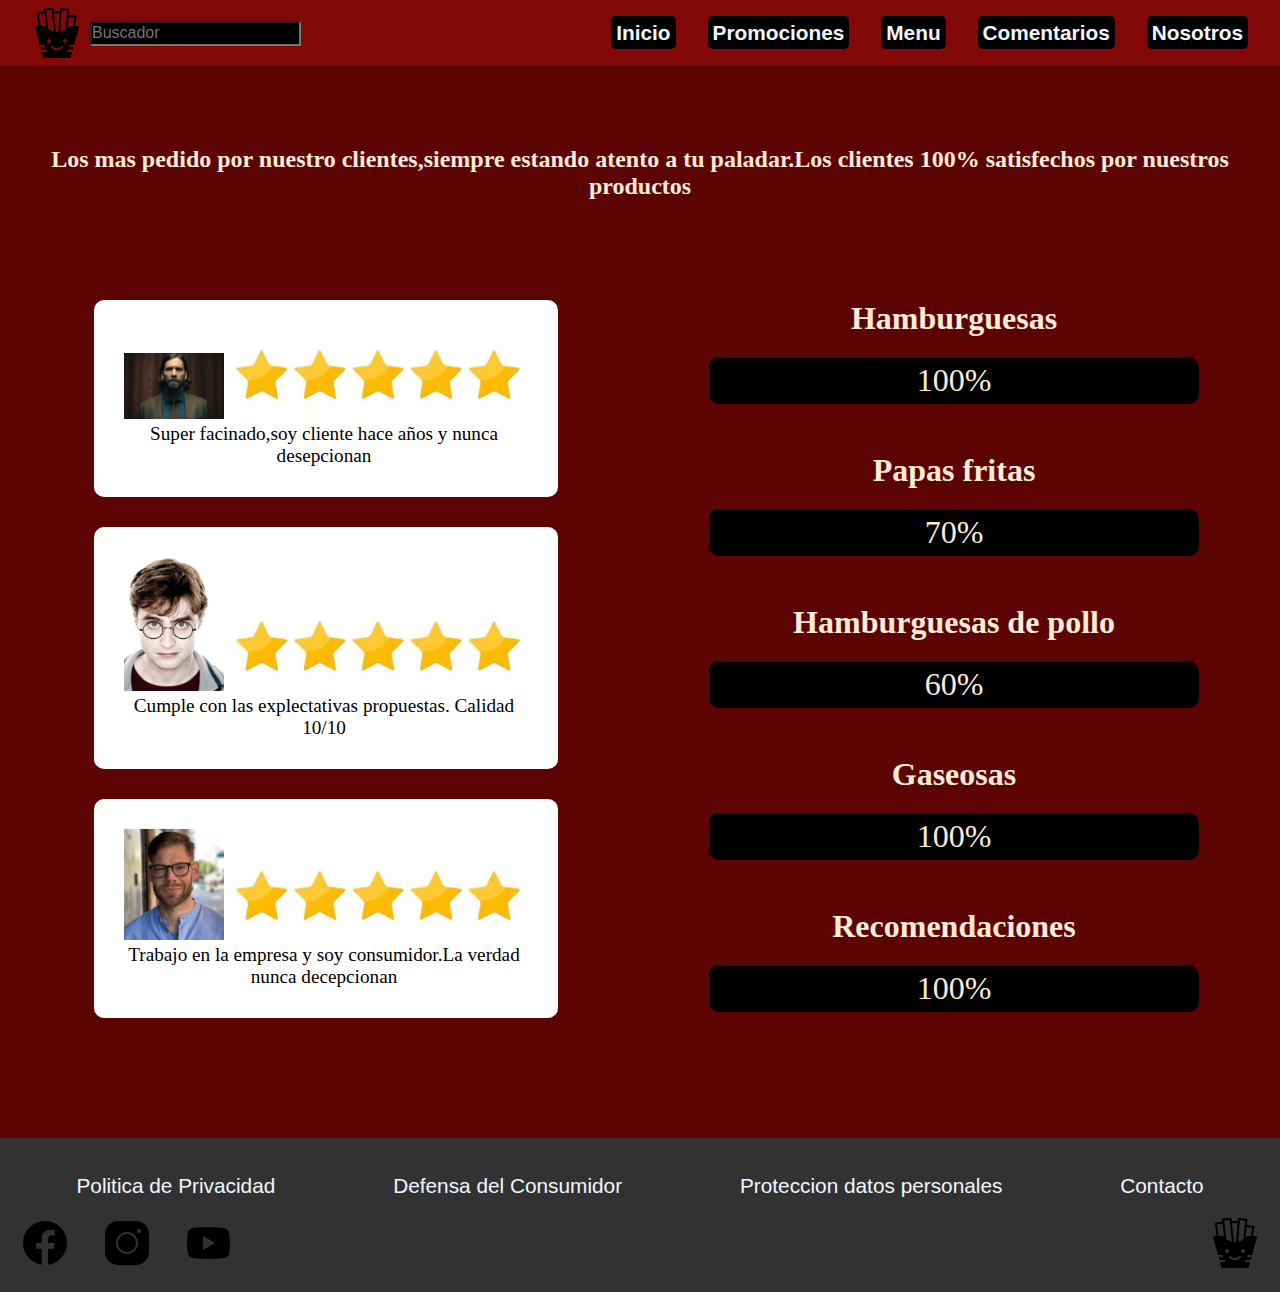
==== pages/comentarios.html @ 5a71146a "primer commit proyecto" ====
<!DOCTYPE html>
<html lang="en">
<head>
    <meta charset="UTF-8">
    <meta name="viewport" content="width=device-width, initial-scale=1.0">
    <title>Document</title>
    

    <link rel="stylesheet" href="/css/styles.css">
    <link href="https://fonts.googleapis.com/css2?family=Material+Symbols+Outlined" rel="stylesheet" />
</head>
<body>
    <header class="menu">
        <div class="menu__logo-container">
            <img src="/assets/icons8-kawaii-french-fries-50.png" alt="logo">
            <input type="text" placeholder="Buscador">
            
        </div>
        <input id="menu" class="menu__desplegable" type="checkbox">
        <label for="menu" class="material-symbols-outlined">Menu</label>
        <nav class="menu__nav-container">
            <ul class="menu__nav">
                <li><a href="../index.html">Inicio</a></li>
                <li><a href="./promociones.html">Promociones</a></li>
                <li><a href="./menu.html">Menu</a></li>
                <li><a href="#">Comentarios</a></li>
                <li><a href="./nosotros.html">Nosotros</a></li>
            </ul>    
        </nav>
    </header>

    <main class="seccion">
        <h2>Los mas pedido por nuestro clientes,siempre estando atento a tu paladar.Los clientes 100% satisfechos por nuestros productos</h2>
        <div class="seccion-container">
                <section class="seccion__valoracion">
                    <article class="seccion__valoracion__comentarios">
                        <div class="seccion__valoracion__comentarios__calificacion">
                            <img class="seccion__valoracion__comentarios__calificacion__perfil" src="/assets/alan.jpeg" alt="alan">
                            <img class="seccion__valoracion__comentarios__calificacion__estrellas" src="/assets/five-5-star-estrellas.jpg" alt="estrellas">
                        </div>
                        <div class="seccion__valoracion__comentarios__parrafo">
                            <p>Super facinado,soy cliente hace años y nunca desepcionan</p>
                        </div>
                    </article>
                    <article class="seccion__valoracion__comentarios">
                        <div class="seccion__valoracion__comentarios__calificacion">
                            <img class="seccion__valoracion__comentarios__calificacion__perfil" src="/assets/Harry_Potter.webp" alt="harry">
                            <img class="seccion__valoracion__comentarios__calificacion__estrellas" src="/assets/five-5-star-estrellas.jpg" alt="estrellas">
                        </div>
                        <div class="seccion__valoracion__comentarios__parrafo">
                            <p>Cumple con las explectativas propuestas. Calidad 10/10</p>
                        </div>
                    </article>
                    <article class="seccion__valoracion__comentarios">
                        <div class="seccion__valoracion__comentarios__calificacion">
                            <img class="seccion__valoracion__comentarios__calificacion__perfil" src="/assets/persona.jfif" alt="persona">
                            <img class="seccion__valoracion__comentarios__calificacion__estrellas" src="/assets/five-5-star-estrellas.jpg" alt="estrellas">
                        </div>
                        <div class="seccion__valoracion__comentarios__parrafo">
                            <p>Trabajo en la empresa y soy consumidor.La verdad nunca decepcionan</p>
                        </div>
                    </article>
                </section>
                <section class="seccion__porcentajes">
                    <div class="seccion__porcentajes__item">
                        <h4>Hamburguesas</h4>
                        <div>100%</div>
                    </div>
                    <div class="seccion__porcentajes__item">
                        <h4>Papas fritas</h4>
                        <div>70%</div>
                    </div>
                    <div class="seccion__porcentajes__item">
                        <h4>Hamburguesas de pollo</h4>
                        <div>60%</div>
                    </div>
                    <div class="seccion__porcentajes__item">
                        <h4>Gaseosas</h4>
                        <div>100%</div>
                    </div>
                    <div class="seccion__porcentajes__item">
                        <h4>Recomendaciones</h4>
                        <div>100%</div>
                    </div>
                </section>
        </div>
    </main>

    <footer class="footer">
        <div class="footer__politicas">
            <p>Politica de Privacidad</p>
            <p>Defensa del Consumidor</p>
            <p>Proteccion datos personales</p>
            <p>Contacto</p>
        </div>
        <div class="footer__redes">
            <div class="footer__redes-container">
                <div class="footer__redes__container"><img src="/assets/icons8-facebook-nuevo-50.png" alt="facebook"></div>
                <div class="footer__redes__container"><img src="/assets/icons8-instagram-50.png" alt="ig"></div>
                <div class="footer__redes__container"><img src="/assets/icons8-youtube-50.png" alt="youtube"></div>
            </div>
            <div class="footer__logo">
                <div class="footer__logo__container">
                    <img src="/assets/icons8-kawaii-french-fries-50.png" alt="logo">
                </div>  
            </div>
        </div>
    </footer>
</body>
</html>
---- css/styles.css ----
*{
    margin: 0;
    padding: 0;
    box-sizing: border-box;
}
body{
 
}
/*header---------------hader*/
.menu{
    display: flex;
    justify-content: space-between;
    background-color: rgb(131, 8, 8);
    align-items: center;
    padding: 0.5rem 2rem ;
    font-family: 'Franklin Gothic Medium', 'Arial Narrow', Arial, sans-serif;
    
    gap:10px;
    
}

/*menu que contiene al buscador y al logo*/
.menu .menu__logo-container{
    
    display: flex;
    align-items: center;
    gap: 0.5rem;
    flex-wrap: wrap;
    justify-content: center;
}

.menu .menu__logo-container img{
    
}

.menu .menu__logo-container input{
    
    min-height: 25px;
    font-size: 1rem;
    background-color: black;
    color: aliceblue;
    font-size: inherit;
}



/*  menu: apartado que contiene al navegador*/
.menu .menu__nav-container{

}

.menu .menu__nav-container ul{
    display: flex;
    list-style: none;
    gap: 2rem;
    font-size: 1.3rem;
    font-weight: 600;
    color: aliceblue;
    flex-wrap: wrap;
    justify-content: center;
    
    
    
}

.menu .menu__nav-container ul li{
    font-size: inherit;
}

.menu .menu__nav-container ul li a{
    color:inherit;
    text-decoration: none;
    font-size: inherit;
    background-color: black;
    padding: 5px;
    border-radius: 5px;
}

.menu .menu__desplegable{
    display: none;
}
.menu>label{
    display: none;
    font-size: 2.2rem;
}




/*main titulo y fondo de la pagina */
.main{
    
    background-image: url(/assets/Comer-hamburguesa-puede-ser-saludable.webp);
    background-size: cover;
    font-family: 'Franklin Gothic Medium', 'Arial Narrow', Arial, sans-serif;
}

.main .main__presentacion{
    min-height: 90vh;
    background: linear-gradient(to left,transparent,black);
    color: aliceblue;
    display: flex;
    flex-direction: column;
    justify-content: center;
    gap: 1rem;
    padding-left: 30px;
}

.main .main__presentacion h1{
    font-size: 3.2rem;
}

.main .main__presentacion p{
    font-size: 1.5rem;
    max-width: 650px;
    width: 90%;
}


/*main promociones seccion de productos recomendados------*/
.producto-container{
    background-color: rgb(85, 0, 0);
    padding-top: 3rem;
    padding-bottom:3rem ;
    display: flex;
    flex-direction: column;
    gap: 1rem;
}

.producto-container h2{
    margin-bottom: 50px;
    color: aliceblue;
    font-size: 2rem;
    margin-left: 2rem;
    
}

.producto-container .producto{
    display: flex;
    justify-content: center;
    align-items: center;
    flex-wrap: wrap;
    gap: 2rem;
    
}

.producto-container .producto .producto__item{ 
    
    max-width: 700px;
    flex-grow: 1;
    min-width: 300px;
    flex-basis: 0;
    
}

.producto-container .producto .producto__item .producto__item__descripcion{
    background-color: rgba(2, 2, 2, 0.71);
    display: flex;
    flex-direction: column;
    gap: 30px;
    color: aliceblue;
    padding: 20px;
    border-radius: 10px;
    margin-bottom: 10px;
    margin: 10px;
}

.producto-container .producto .producto__item .producto__item__descripcion h3{
    font-size: 2rem;
    overflow-wrap:break-word;
}

.producto-container .producto .producto__item .producto__item__descripcion p{
    font-size: 1.3rem;
}

.producto-container .producto .producto__item .producto__item__descripcion a{
    font-size: 1.5rem;
    text-decoration: none;
    color: aliceblue;
    background-color: black;
    width: fit-content;
    padding: 10px;
    margin: auto;
}


.producto-container .producto .producto__imagen{
    max-width: 600px;
    height: 290px;
    
    flex-grow: 1;
    flex-basis: 0;
    min-width: 300px;
    
} 

.producto-container .producto .producto__imagen .producto__imagen-container{
    width: 100%;
    height: 100%;
    background-color: rgb(94, 59, 13);
}

.producto-container .producto .producto__imagen .producto__imagen-container img{
    width: 100%;
    height: 100%;
}






/*seccion, apartado de comentarios y porcentajes de los mas consumido*/

.seccion{
    background-color: rgb(92, 4, 4);
    color: antiquewhite; 
    text-align: center;
    padding: 80px 20px;
    padding-bottom: 120px;
}

.seccion .seccion-container{
    display: grid;
    grid-template-columns: repeat(auto-fit,minmax(290px,1fr));
    gap: 1rem;
    justify-items: center;
    
}

.seccion h2{
    
    margin-bottom:100px;

}
.seccion .seccion-container .seccion__valoracion{
display: flex;
flex-direction: column;
gap: 30px;

}

.seccion .seccion-container .seccion__valoracion .seccion__valoracion__comentarios{
    background-color: rgb(255, 255, 255);
    color: rgb(0, 0, 0);
    padding: 30px;
    border-radius: 10px;
    max-width: 500px;
    
}

.seccion .seccion-container .seccion__valoracion .seccion__valoracion__comentarios .seccion__valoracion__comentarios__calificacion{
    
    max-width:500px;
    min-height: 70px;
    
}

.seccion .seccion-container .seccion__valoracion .seccion__valoracion__comentarios .seccion__valoracion__comentarios__calificacion .seccion__valoracion__comentarios__calificacion__perfil{
   max-width: 100px;
    height: 100%;
}

.seccion .seccion-container .seccion__valoracion .seccion__valoracion__comentarios .seccion__valoracion__comentarios__calificacion .seccion__valoracion__comentarios__calificacion__estrellas{
    max-width: 100%;
    width: 300px;
    height: 100%;
}

.seccion .seccion-container .seccion__valoracion .seccion__valoracion__comentarios .seccion__valoracion__comentarios__parrafo{
    font-size: 1.2rem;
    max-width: 400px;
}



/*seccionde porcentajes*/
.seccion .seccion__porcentajes{
    display: flex;
    flex-direction: column;
    gap: 3rem;
    width: 80%;
   
    
    
}

.seccion .seccion__porcentajes .seccion__porcentajes__item{
    font-size: 2rem;
    
    
    
}

.seccion .seccion__porcentajes .seccion__porcentajes__item div{
    background-color: rgb(0, 0, 0);
    
    text-align: center;
    margin-top: 20px;
    border-radius:10px ;
    padding: 5px;
}

.seccion .seccion__porcentajes .seccion__porcentajes__item h4{
    
}



/*seccion de lista dee menus disponibles*/
.lista{
    background-color: rgb(85, 0, 0);
    display: flex;
    flex-direction: column;
    justify-content: center;
    gap: 3rem;
    padding:2.7rem 0;
    color: aliceblue;
    min-height: 90vh;
    
}

.lista .lista__comida-rapida{
    display: grid;
    grid-template-columns: repeat(auto-fit,minmax(150px,1fr));
    justify-items: center;
    gap: 2rem;
    flex-wrap: wrap;
}

.lista .lista__comida-rapida .lista__comida-rapida__item{
    max-width: 100%;
    width: 200px;
    
    
}

.lista .lista__comida-rapida .lista__comida-rapida__item img{
    width: 100%;
   height: 150px;
    
}

.lista .lista__comida-rapida .lista__comida-rapida__item h4{
    font-size: 20px;
    text-align: center;
}



/*seccion del formulario--------*/
.formulario{
    display:  flex;
    justify-content: center;
    background-color: rgb(85, 0, 0);
    flex-wrap: wrap;
    min-height: 700px;
}

.formulario .formulario__contactos{
    background-image:linear-gradient(rgba(0, 0, 0, 0.364),rgba(0, 0, 0, 0.485)),url(/assets/hamburguesa-gigante-varias-hamburguesas_783299-2228.avif);
    background-size:cover;
    max-width: 750px;
    
    flex-grow: 1;
    flex-basis: 0;
    min-width: 400px;
    color: aliceblue;
    font-size: 1.5rem;
    padding: 100px 70px;
    display: flex;
    flex-direction: column;
    gap: 30px;
    
    
}

.formulario .formulario__datos{
    max-width: 400px;
    width: 400px;
    padding: 20px;
    color: aliceblue;
    margin: auto; /* margin al item hijo auto, afecta el centrado en flex*/
    flex-grow: 1;
    flex-basis: 0;
    min-width: 400px;
}
.formulario .formulario__datos label{
    display: block;
    font-size: 1.3rem;
}

.formulario .formulario__datos input{
    display: block;
    font-size: inherit;
    min-height: 30px;
    width: 100%;
    margin-bottom: 15px;
    background-color: rgb(0, 0, 0);
    color: aliceblue;
    border-radius: 5px;
    padding: 5px;
}

.formulario .formulario__datos textarea{
    max-width: 50%;
    min-width: 70%;
    max-height: 100px;
    min-height: 100px;
    font-size: 1rem;
    color: inherit;
    background-color: black;
    border-radius: 5px;
    padding: 5px;
}

.formulario .formulario__datos label select{
    min-height: 30px;
    color: inherit;
    background-color: black;
    
}

.formulario .formulario__datos .formulario__datos__enviar{
    margin-top: 20px;
    box-shadow: 3px 3px 5px white;
}

.formulario .formulario__datos .formulario__datos__resetear{
    box-shadow: 3px 3px 5px white;
}


/*Nosotros----------Nosotros*/

.nosotros{
    background-image: linear-gradient(rgba(0, 0, 0, 0.581),rgba(0, 0, 0, 0.674)),url(/assets/imagen-fondo-nosotros.jpg);
    background-size: cover;
    background-position: center;
    color: rgb(255, 255, 255);
    padding: 20px;
    min-height: 90vh;
}

.nosotros .nosotros__parrafo{
    font-size: 1.5rem;
    margin: 30px 0px;
    margin-bottom: 70px;
}

.nosotros .nosotros__tarjetas-container{
    display: flex;
    margin-top: 40px;
    justify-content: space-around;
    flex-wrap: wrap;
    gap: 10px;
}
.nosotros .nosotros__tarjetas-container .nosotros__tarjetas{
    max-width: 230px;
    min-height: 320px;
    background-color: rgb(0, 0, 0);
    padding: 20px;  
}

.nosotros .nosotros__tarjetas-container .nosotros__tarjetas img{
    width: 100%;
    height: 65%;
}

.nosotros a{
    display: block;
    text-decoration: none;
    color: inherit;
    background-color: black;
    padding: 15px;
    margin: auto;
    width: fit-content;
    margin-top: 70px;
    margin-bottom: 70px;
    font-size: 1.2rem;
    border: 3px solid white;
}




/*footer*/

.footer{
    padding: 0.3rem 3rem;
    background-color: rgb(50, 50, 50);
    color: aliceblue;
    font-family: 'Franklin Gothic Medium', 'Arial Narrow', Arial, sans-serif;
    padding: 20px 20px;
}

.footer .footer__politicas{
    display: flex;
    font-size: 1.3rem;
    justify-content: space-around;
    margin-top: 1rem;
    flex-wrap: wrap;
    align-items: center;
    text-align: center;
    gap:5px;
    
    
}
.footer .footer__politicas>p{
   
    
}

.footer .footer__redes{
    display: flex;
    justify-content: space-between;
    margin-top: 1.2rem;
    
}

.footer .footer__redes .footer__redes-container{
    display: flex;
    gap: 2rem;
    
}

@media screen and (max-width:900px) {
    .menu .menu__nav-container {
        display: none;
        position: absolute;
        right: 0;
        top: 66px;
        background-color: black;
        width: 100%;
        padding: 10px;
    }
    .menu .menu__desplegable:checked ~ .menu__nav-container .menu__nav{
        flex-direction: column;
    }
    .menu .menu__desplegable:checked ~ .menu__nav-container{
        display: flex;

    }
    
    .menu label{
        display: flex;
    }
}


@media screen and (max-width:768px){
    .seccion .seccion__porcentajes{
        align-self: center;
    }
    .main .main__presentacion h1{
        font-size: 2.7rem;
    }
    
    .main .main__presentacion p{
        font-size: 1.3rem;
        
        
    }
}

@media screen and (max-width:350px){
    .formulario .formulario__datos{
        min-width: 300px;
    }
    .formulario .formulario__contactos{
        min-width: 300px;
    }
}
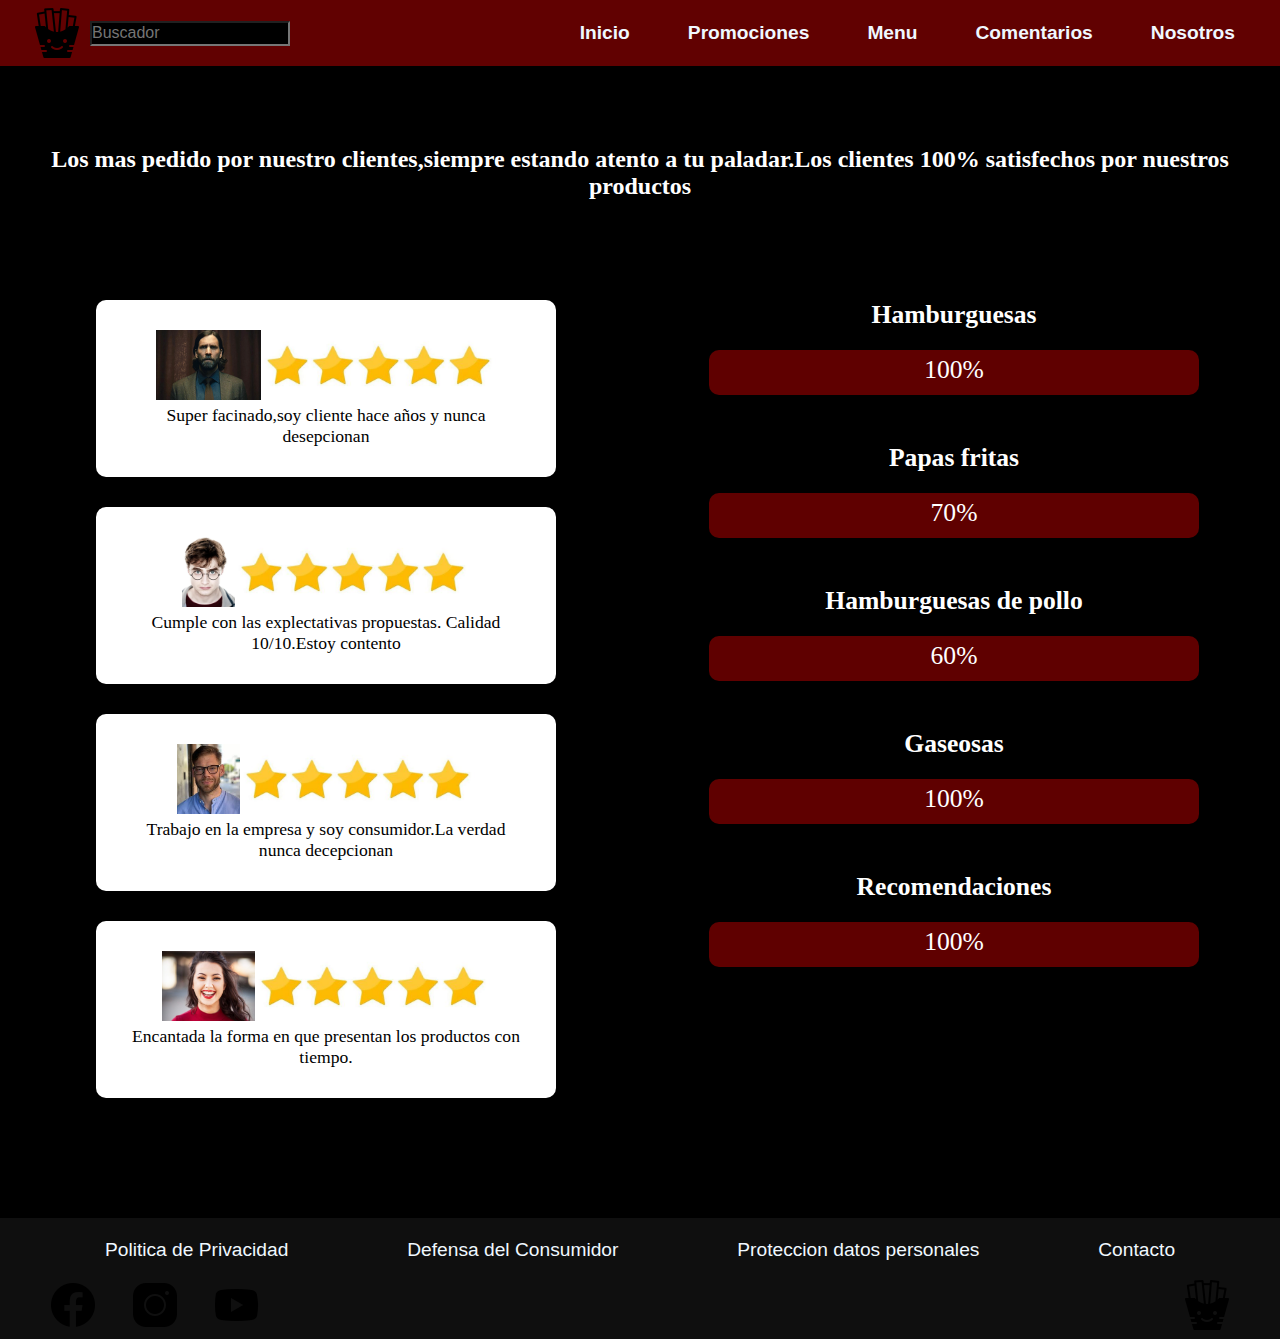
==== commit f5d0ebdd: "Pseudooclase" ====
--- a/pages/comentarios.html
+++ b/pages/comentarios.html
@@ -6,13 +6,13 @@
     <title>Document</title>
     
 
-    <link rel="stylesheet" href="/css/styles.css">
+    <link rel="stylesheet" href="../css/styles.css">
     <link href="https://fonts.googleapis.com/css2?family=Material+Symbols+Outlined" rel="stylesheet" />
 </head>
 <body>
     <header class="menu">
         <div class="menu__logo-container">
-            <img src="/assets/icons8-kawaii-french-fries-50.png" alt="logo">
+            <img src="../assets/icons8-kawaii-french-fries-50.png" alt="logo">
             <input type="text" placeholder="Buscador">
             
         </div>
@@ -35,8 +35,8 @@
                 <section class="seccion__valoracion">
                     <article class="seccion__valoracion__comentarios">
                         <div class="seccion__valoracion__comentarios__calificacion">
-                            <img class="seccion__valoracion__comentarios__calificacion__perfil" src="/assets/alan.jpeg" alt="alan">
-                            <img class="seccion__valoracion__comentarios__calificacion__estrellas" src="/assets/five-5-star-estrellas.jpg" alt="estrellas">
+                            <img class="seccion__valoracion__comentarios__calificacion__perfil" src="../assets/alan.jpeg" alt="alan">
+                            <img class="seccion__valoracion__comentarios__calificacion__estrellas" src="../assets/five-5-star-estrellas.jpg" alt="estrellas">
                         </div>
                         <div class="seccion__valoracion__comentarios__parrafo">
                             <p>Super facinado,soy cliente hace años y nunca desepcionan</p>
@@ -44,20 +44,29 @@
                     </article>
                     <article class="seccion__valoracion__comentarios">
                         <div class="seccion__valoracion__comentarios__calificacion">
-                            <img class="seccion__valoracion__comentarios__calificacion__perfil" src="/assets/Harry_Potter.webp" alt="harry">
-                            <img class="seccion__valoracion__comentarios__calificacion__estrellas" src="/assets/five-5-star-estrellas.jpg" alt="estrellas">
+                            <img class="seccion__valoracion__comentarios__calificacion__perfil" src="../assets/Harry_Potter.webp" alt="harry">
+                            <img class="seccion__valoracion__comentarios__calificacion__estrellas" src="../assets/five-5-star-estrellas.jpg" alt="estrellas">
                         </div>
                         <div class="seccion__valoracion__comentarios__parrafo">
-                            <p>Cumple con las explectativas propuestas. Calidad 10/10</p>
+                            <p>Cumple con las explectativas propuestas. Calidad 10/10.Estoy contento</p>
                         </div>
                     </article>
                     <article class="seccion__valoracion__comentarios">
                         <div class="seccion__valoracion__comentarios__calificacion">
-                            <img class="seccion__valoracion__comentarios__calificacion__perfil" src="/assets/persona.jfif" alt="persona">
-                            <img class="seccion__valoracion__comentarios__calificacion__estrellas" src="/assets/five-5-star-estrellas.jpg" alt="estrellas">
+                            <img class="seccion__valoracion__comentarios__calificacion__perfil" src="../assets/persona.jfif" alt="persona">
+                            <img class="seccion__valoracion__comentarios__calificacion__estrellas" src="../assets/five-5-star-estrellas.jpg" alt="estrellas">
                         </div>
                         <div class="seccion__valoracion__comentarios__parrafo">
                             <p>Trabajo en la empresa y soy consumidor.La verdad nunca decepcionan</p>
+                        </div>
+                    </article>
+                    <article class="seccion__valoracion__comentarios">
+                        <div class="seccion__valoracion__comentarios__calificacion">
+                            <img class="seccion__valoracion__comentarios__calificacion__perfil" src="../assets/persona-2.jpg" alt="persona">
+                            <img class="seccion__valoracion__comentarios__calificacion__estrellas" src="../assets/five-5-star-estrellas.jpg" alt="estrellas">
+                        </div>
+                        <div class="seccion__valoracion__comentarios__parrafo">
+                            <p>Encantada la forma en que presentan los productos con tiempo.</p>
                         </div>
                     </article>
                 </section>
@@ -95,13 +104,13 @@
         </div>
         <div class="footer__redes">
             <div class="footer__redes-container">
-                <div class="footer__redes__container"><img src="/assets/icons8-facebook-nuevo-50.png" alt="facebook"></div>
-                <div class="footer__redes__container"><img src="/assets/icons8-instagram-50.png" alt="ig"></div>
-                <div class="footer__redes__container"><img src="/assets/icons8-youtube-50.png" alt="youtube"></div>
+                <div class="footer__redes__container"><img src="../assets/icons8-facebook-nuevo-50.png" alt="facebook"></div>
+                <div class="footer__redes__container"><img src="../assets/icons8-instagram-50.png" alt="ig"></div>
+                <div class="footer__redes__container"><img src="../assets/icons8-youtube-50.png" alt="youtube"></div>
             </div>
             <div class="footer__logo">
                 <div class="footer__logo__container">
-                    <img src="/assets/icons8-kawaii-french-fries-50.png" alt="logo">
+                    <img src="../assets/icons8-kawaii-french-fries-50.png" alt="logo">
                 </div>  
             </div>
         </div>
--- a/css/styles.css
+++ b/css/styles.css
@@ -10,13 +10,11 @@
 .menu{
     display: flex;
     justify-content: space-between;
-    background-color: rgb(131, 8, 8);
+    background-color: rgb(97, 1, 1);
     align-items: center;
     padding: 0.5rem 2rem ;
     font-family: 'Franklin Gothic Medium', 'Arial Narrow', Arial, sans-serif;
-    
     gap:10px;
-    
 }
 
 /*menu que contiene al buscador y al logo*/
@@ -26,20 +24,30 @@
     align-items: center;
     gap: 0.5rem;
     flex-wrap: wrap;
-    justify-content: center;
-}
-
-.menu .menu__logo-container img{
-    
-}
+    flex-grow: 1;
+    flex-basis: 0;  /*ojo:si aplico grow al los elemntos, el flex padre no funciona el justify,pero los hijos de ese elemento si puedo aplicar justife y aling*/
+    min-width: 100px;
+    
+}
+
+.menu .menu__logo-container img:hover{
+    width: 55px;
+}
+
 
 .menu .menu__logo-container input{
-    
+    max-width: 200px;
     min-height: 25px;
     font-size: 1rem;
     background-color: black;
     color: aliceblue;
     font-size: inherit;
+    flex-grow: 1;
+    flex-basis: 0;
+    min-width: 100px;
+}
+.menu .menu__logo-container input:hover{
+    background-color: rgba(18, 18, 18, 0.751);
 }
 
 
@@ -47,17 +55,18 @@
 /*  menu: apartado que contiene al navegador*/
 .menu .menu__nav-container{
 
+
 }
 
 .menu .menu__nav-container ul{
     display: flex;
     list-style: none;
     gap: 2rem;
-    font-size: 1.3rem;
+    font-size: 1.2rem;
     font-weight: 600;
     color: aliceblue;
     flex-wrap: wrap;
-    justify-content: center;
+    
     
     
     
@@ -65,13 +74,19 @@
 
 .menu .menu__nav-container ul li{
     font-size: inherit;
+    padding: 8px;
+    
+    
+}
+.menu .menu__nav-container ul li:hover{
+    background-color: rgba(0, 0, 0, 0.507);
 }
 
 .menu .menu__nav-container ul li a{
     color:inherit;
     text-decoration: none;
     font-size: inherit;
-    background-color: black;
+    
     padding: 5px;
     border-radius: 5px;
 }
@@ -90,9 +105,9 @@
 /*main titulo y fondo de la pagina */
 .main{
     
-    background-image: url(/assets/Comer-hamburguesa-puede-ser-saludable.webp);
+    background-image: url(../assets/Comer-hamburguesa-puede-ser-saludable.webp);
     background-size: cover;
-    font-family: 'Franklin Gothic Medium', 'Arial Narrow', Arial, sans-serif;
+    font-family: 'Times New Roman', Times, serif;
 }
 
 .main .main__presentacion{
@@ -114,12 +129,13 @@
     font-size: 1.5rem;
     max-width: 650px;
     width: 90%;
+    
 }
 
 
 /*main promociones seccion de productos recomendados------*/
 .producto-container{
-    background-color: rgb(85, 0, 0);
+    background-color: rgb(0, 0, 0);
     padding-top: 3rem;
     padding-bottom:3rem ;
     display: flex;
@@ -132,6 +148,8 @@
     color: aliceblue;
     font-size: 2rem;
     margin-left: 2rem;
+    text-align: center;
+    font-weight: 500;
     
 }
 
@@ -154,7 +172,7 @@
 }
 
 .producto-container .producto .producto__item .producto__item__descripcion{
-    background-color: rgba(2, 2, 2, 0.71);
+    background-color: rgb(0, 0, 0);
     display: flex;
     flex-direction: column;
     gap: 30px;
@@ -165,6 +183,10 @@
     margin: 10px;
 }
 
+.producto-container .producto .producto__item .producto__item__descripcion:hover{
+    background-color: rgba(24, 24, 24, 0.578);
+}
+
 .producto-container .producto .producto__item .producto__item__descripcion h3{
     font-size: 2rem;
     overflow-wrap:break-word;
@@ -179,11 +201,15 @@
     text-decoration: none;
     color: aliceblue;
     background-color: black;
+    border: solid 1px rgb(255, 255, 255);
     width: fit-content;
     padding: 10px;
     margin: auto;
-}
-
+
+}
+.producto-container .producto .producto__item .producto__item__descripcion a:hover  {
+    background-color: rgba(159, 158, 158, 0.642);
+}
 
 .producto-container .producto .producto__imagen{
     max-width: 600px;
@@ -214,8 +240,8 @@
 /*seccion, apartado de comentarios y porcentajes de los mas consumido*/
 
 .seccion{
-    background-color: rgb(92, 4, 4);
-    color: antiquewhite; 
+    background-color: rgb(0, 0, 0);
+    color: rgb(255, 255, 255); 
     text-align: center;
     padding: 80px 20px;
     padding-bottom: 120px;
@@ -250,26 +276,32 @@
     
 }
 
+
+
 .seccion .seccion-container .seccion__valoracion .seccion__valoracion__comentarios .seccion__valoracion__comentarios__calificacion{
-    
-    max-width:500px;
-    min-height: 70px;
+    display: flex;
+    
+    justify-content: center;
+    height: 70px;
+    flex-wrap:wrap ;
     
 }
 
 .seccion .seccion-container .seccion__valoracion .seccion__valoracion__comentarios .seccion__valoracion__comentarios__calificacion .seccion__valoracion__comentarios__calificacion__perfil{
-   max-width: 100px;
+   max-width: 30%;
     height: 100%;
 }
 
+
 .seccion .seccion-container .seccion__valoracion .seccion__valoracion__comentarios .seccion__valoracion__comentarios__calificacion .seccion__valoracion__comentarios__calificacion__estrellas{
-    max-width: 100%;
-    width: 300px;
+    max-width: 70%;
+   
     height: 100%;
 }
 
 .seccion .seccion-container .seccion__valoracion .seccion__valoracion__comentarios .seccion__valoracion__comentarios__parrafo{
-    font-size: 1.2rem;
+    margin-top: 5px;
+    font-size: 1.1rem;
     max-width: 400px;
 }
 
@@ -280,27 +312,29 @@
     display: flex;
     flex-direction: column;
     gap: 3rem;
-    width: 80%;
-   
-    
+    width: 80%; 
     
 }
 
 .seccion .seccion__porcentajes .seccion__porcentajes__item{
-    font-size: 2rem;
+    font-size: 1.6rem;
     
     
     
 }
 
 .seccion .seccion__porcentajes .seccion__porcentajes__item div{
-    background-color: rgb(0, 0, 0);
-    
+    background-color: rgb(95, 0, 0);
+    min-height: 45px;
     text-align: center;
     margin-top: 20px;
     border-radius:10px ;
     padding: 5px;
 }
+.seccion .seccion__porcentajes .seccion__porcentajes__item div:hover{
+    background-color: rgba(95, 0, 0, 0.725);
+
+}
 
 .seccion .seccion__porcentajes .seccion__porcentajes__item h4{
     
@@ -310,7 +344,7 @@
 
 /*seccion de lista dee menus disponibles*/
 .lista{
-    background-color: rgb(85, 0, 0);
+    background-color: rgb(0, 0, 0);
     display: flex;
     flex-direction: column;
     justify-content: center;
@@ -332,14 +366,24 @@
 .lista .lista__comida-rapida .lista__comida-rapida__item{
     max-width: 100%;
     width: 200px;
-    
-    
+   
+    min-height: 200px;
+}
+.lista .lista__comida-rapida .lista__comida-rapida__item:hover{
+    border: 2px solid rgb(255, 255, 255);
+    color: rgba(245, 245, 220, 0.811);
 }
 
 .lista .lista__comida-rapida .lista__comida-rapida__item img{
+    width: 95%;
+   height: 140px;
+    
+}
+.lista .lista__comida-rapida .lista__comida-rapida__item:hover img{
+    opacity: 0.6;
     width: 100%;
-   height: 150px;
-    
+    height: 150px;
+
 }
 
 .lista .lista__comida-rapida .lista__comida-rapida__item h4{
@@ -353,19 +397,19 @@
 .formulario{
     display:  flex;
     justify-content: center;
-    background-color: rgb(85, 0, 0);
+    background-color: rgb(0, 0, 0);
     flex-wrap: wrap;
-    min-height: 700px;
+    min-height: 90vh;
 }
 
 .formulario .formulario__contactos{
-    background-image:linear-gradient(rgba(0, 0, 0, 0.364),rgba(0, 0, 0, 0.485)),url(/assets/hamburguesa-gigante-varias-hamburguesas_783299-2228.avif);
+    background-image:linear-gradient(rgba(0, 0, 0, 0.364),rgba(0, 0, 0, 0.485)),url(../assets/hamburguesa-gigante-varias-hamburguesas_783299-2228.avif);
     background-size:cover;
     max-width: 750px;
     
     flex-grow: 1;
     flex-basis: 0;
-    min-width: 400px;
+    min-width: 700px;
     color: aliceblue;
     font-size: 1.5rem;
     padding: 100px 70px;
@@ -377,14 +421,14 @@
 }
 
 .formulario .formulario__datos{
-    max-width: 400px;
-    width: 400px;
+    
+    max-width: 550px;
     padding: 20px;
     color: aliceblue;
     margin: auto; /* margin al item hijo auto, afecta el centrado en flex*/
     flex-grow: 1;
     flex-basis: 0;
-    min-width: 400px;
+    min-width:500px;
 }
 .formulario .formulario__datos label{
     display: block;
@@ -401,6 +445,10 @@
     color: aliceblue;
     border-radius: 5px;
     padding: 5px;
+}
+
+.formulario .formulario__datos input:hover, .formulario .formulario__datos textarea:hover,.formulario .formulario__datos label select:hover{
+background-color: rgba(18, 18, 18, 0.751);
 }
 
 .formulario .formulario__datos textarea{
@@ -424,18 +472,18 @@
 
 .formulario .formulario__datos .formulario__datos__enviar{
     margin-top: 20px;
-    box-shadow: 3px 3px 5px white;
+    box-shadow: 2px 2px 2px white;
 }
 
 .formulario .formulario__datos .formulario__datos__resetear{
-    box-shadow: 3px 3px 5px white;
+    box-shadow: 2px 2px 2px white;
 }
 
 
 /*Nosotros----------Nosotros*/
 
 .nosotros{
-    background-image: linear-gradient(rgba(0, 0, 0, 0.581),rgba(0, 0, 0, 0.674)),url(/assets/imagen-fondo-nosotros.jpg);
+    background-image: linear-gradient(rgba(0, 0, 0, 0.581),rgba(0, 0, 0, 0.674)),url(../assets/imagen-fondo-nosotros.jpg);
     background-size: cover;
     background-position: center;
     color: rgb(255, 255, 255);
@@ -461,6 +509,13 @@
     min-height: 320px;
     background-color: rgb(0, 0, 0);
     padding: 20px;  
+}
+
+.nosotros .nosotros__tarjetas-container .nosotros__tarjetas:hover{
+    background-color: rgba(0, 0, 0, 0.722);
+}
+.nosotros .nosotros__tarjetas-container .nosotros__tarjetas:hover img{
+    opacity: 0.6;
 }
 
 .nosotros .nosotros__tarjetas-container .nosotros__tarjetas img{
@@ -482,22 +537,25 @@
     border: 3px solid white;
 }
 
-
+.nosotros a:hover{
+    background-color: rgba(240, 248, 255, 0.325);
+    font-size: 1.4rem;
+}
 
 
 /*footer*/
 
 .footer{
     padding: 0.3rem 3rem;
-    background-color: rgb(50, 50, 50);
+    background-color: rgb(15, 15, 15);
     color: aliceblue;
     font-family: 'Franklin Gothic Medium', 'Arial Narrow', Arial, sans-serif;
-    padding: 20px 20px;
+    
 }
 
 .footer .footer__politicas{
     display: flex;
-    font-size: 1.3rem;
+    font-size: 1.2rem;
     justify-content: space-around;
     margin-top: 1rem;
     flex-wrap: wrap;
@@ -508,7 +566,6 @@
     
 }
 .footer .footer__politicas>p{
-   
     
 }
 
@@ -525,29 +582,61 @@
     
 }
 
+/*Media Queries--------------------------Queries*/
+
+
+/*media query del nav */
 @media screen and (max-width:900px) {
+
+    
     .menu .menu__nav-container {
-        display: none;
+        
         position: absolute;
         right: 0;
         top: 66px;
-        background-color: black;
+        background-color: rgb(97, 1, 1);
         width: 100%;
-        padding: 10px;
-    }
-    .menu .menu__desplegable:checked ~ .menu__nav-container .menu__nav{
+        
+        translate: 0 -126%;
+        transition: menu .1s linear;
+        transition-property: translate ;
+        z-index:0;
+    }
+  
+   
+
+    .menu__nav-container .menu__nav{
         flex-direction: column;
+        
+        display: none;
+    }
+    .menu .menu__nav-container ul{
+        gap: 0;
+    }
+    .menu .menu__nav-container ul>li{
+        padding:15px 10px ;
+        border-right: solid 1px white; 
+        box-shadow: 2px 0px 1px white;
     }
     .menu .menu__desplegable:checked ~ .menu__nav-container{
         display: flex;
+        
+        translate: 0 0;
+        
 
     }
     
     .menu label{
         display: flex;
-    }
-}
-
+        
+    }
+}
+    
+
+
+
+
+/*Modificar algunas propiedades del porcentaje,formulario*/
 
 @media screen and (max-width:768px){
     .seccion .seccion__porcentajes{
@@ -564,11 +653,12 @@
     }
 }
 
-@media screen and (max-width:350px){
+@media screen and (max-width:612px){
     .formulario .formulario__datos{
         min-width: 300px;
     }
     .formulario .formulario__contactos{
         min-width: 300px;
     }
-}+}
+
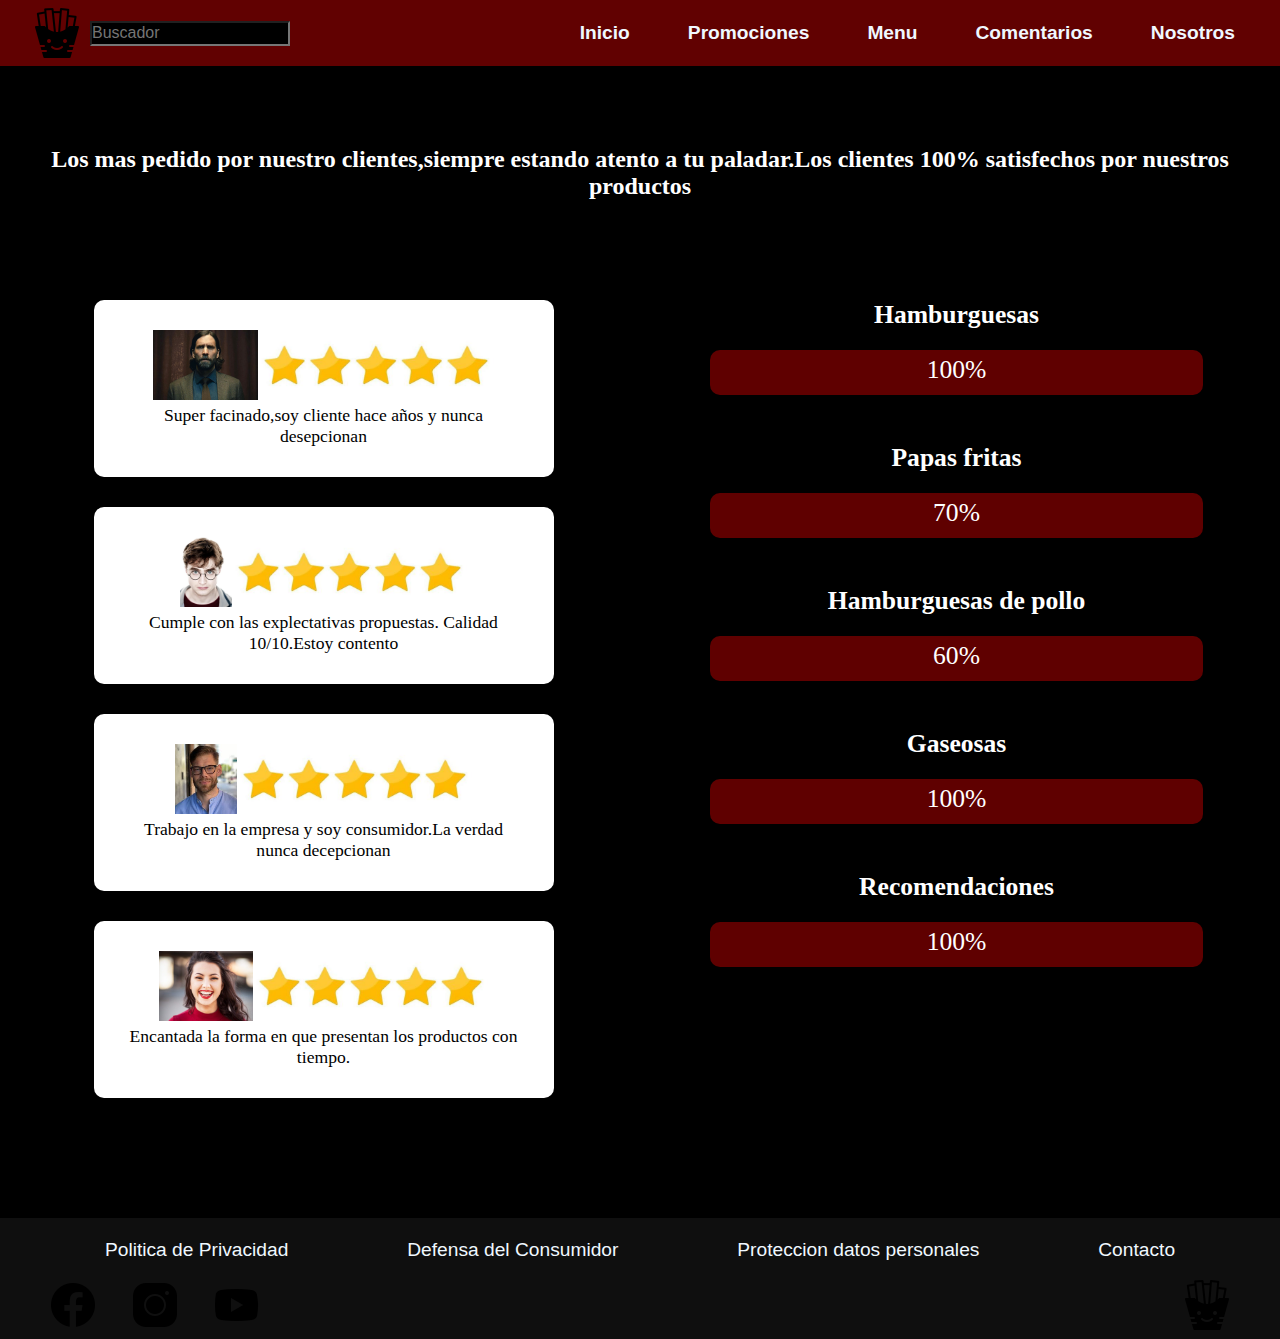
==== commit 4d632176: "pseudoclases y bem" ====
--- a/pages/comentarios.html
+++ b/pages/comentarios.html
@@ -9,6 +9,7 @@
     <link rel="stylesheet" href="../css/styles.css">
     <link href="https://fonts.googleapis.com/css2?family=Material+Symbols+Outlined" rel="stylesheet" />
 </head>
+
 <body>
     <header class="menu">
         <div class="menu__logo-container">
@@ -16,8 +17,11 @@
             <input type="text" placeholder="Buscador">
             
         </div>
+
+        <!--Input de tipo checkbox creado para el menu desplegable en resposive-->
         <input id="menu" class="menu__desplegable" type="checkbox">
         <label for="menu" class="material-symbols-outlined">Menu</label>
+        
         <nav class="menu__nav-container">
             <ul class="menu__nav">
                 <li><a href="../index.html">Inicio</a></li>
--- a/css/styles.css
+++ b/css/styles.css
@@ -78,6 +78,7 @@
     
     
 }
+
 .menu .menu__nav-container ul li:hover{
     background-color: rgba(0, 0, 0, 0.507);
 }
@@ -90,10 +91,11 @@
     padding: 5px;
     border-radius: 5px;
 }
-
+/* input de tipo checkbox para mi menu desplegable en responsive*/
 .menu .menu__desplegable{
     display: none;
 }
+
 .menu>label{
     display: none;
     font-size: 2.2rem;
@@ -224,7 +226,7 @@
 .producto-container .producto .producto__imagen .producto__imagen-container{
     width: 100%;
     height: 100%;
-    background-color: rgb(94, 59, 13);
+    
 }
 
 .producto-container .producto .producto__imagen .producto__imagen-container img{
@@ -243,7 +245,7 @@
     background-color: rgb(0, 0, 0);
     color: rgb(255, 255, 255); 
     text-align: center;
-    padding: 80px 20px;
+    padding: 80px 15px;
     padding-bottom: 120px;
 }
 
@@ -288,14 +290,13 @@
 }
 
 .seccion .seccion-container .seccion__valoracion .seccion__valoracion__comentarios .seccion__valoracion__comentarios__calificacion .seccion__valoracion__comentarios__calificacion__perfil{
-   max-width: 30%;
+    max-width: 30%;
     height: 100%;
 }
 
 
 .seccion .seccion-container .seccion__valoracion .seccion__valoracion__comentarios .seccion__valoracion__comentarios__calificacion .seccion__valoracion__comentarios__calificacion__estrellas{
     max-width: 70%;
-   
     height: 100%;
 }
 
@@ -366,9 +367,9 @@
 .lista .lista__comida-rapida .lista__comida-rapida__item{
     max-width: 100%;
     width: 200px;
-   
     min-height: 200px;
 }
+
 .lista .lista__comida-rapida .lista__comida-rapida__item:hover{
     border: 2px solid rgb(255, 255, 255);
     color: rgba(245, 245, 220, 0.811);
@@ -376,14 +377,13 @@
 
 .lista .lista__comida-rapida .lista__comida-rapida__item img{
     width: 95%;
-   height: 140px;
-    
-}
+    height: 140px;
+}
+
 .lista .lista__comida-rapida .lista__comida-rapida__item:hover img{
     opacity: 0.6;
     width: 100%;
     height: 150px;
-
 }
 
 .lista .lista__comida-rapida .lista__comida-rapida__item h4{
@@ -416,8 +416,6 @@
     display: flex;
     flex-direction: column;
     gap: 30px;
-    
-    
 }
 
 .formulario .formulario__datos{
@@ -430,6 +428,7 @@
     flex-basis: 0;
     min-width:500px;
 }
+
 .formulario .formulario__datos label{
     display: block;
     font-size: 1.3rem;
@@ -504,6 +503,7 @@
     flex-wrap: wrap;
     gap: 10px;
 }
+
 .nosotros .nosotros__tarjetas-container .nosotros__tarjetas{
     max-width: 230px;
     min-height: 320px;
@@ -514,6 +514,7 @@
 .nosotros .nosotros__tarjetas-container .nosotros__tarjetas:hover{
     background-color: rgba(0, 0, 0, 0.722);
 }
+
 .nosotros .nosotros__tarjetas-container .nosotros__tarjetas:hover img{
     opacity: 0.6;
 }
@@ -588,36 +589,34 @@
 /*media query del nav */
 @media screen and (max-width:900px) {
 
-    
+    /* modificando el */
     .menu .menu__nav-container {
         
         position: absolute;
-        right: 0;
+        left: 0;
         top: 66px;
         background-color: rgb(97, 1, 1);
-        width: 100%;
-        
         translate: 0 -126%;
         transition: menu .1s linear;
         transition-property: translate ;
         z-index:0;
     }
-  
-   
 
     .menu__nav-container .menu__nav{
         flex-direction: column;
         
         display: none;
+        
     }
     .menu .menu__nav-container ul{
         gap: 0;
     }
     .menu .menu__nav-container ul>li{
         padding:15px 10px ;
-        border-right: solid 1px white; 
+        
         box-shadow: 2px 0px 1px white;
     }
+   /* modificando propiedades cuando el checkbox este chequeado */
     .menu .menu__desplegable:checked ~ .menu__nav-container{
         display: flex;
         
@@ -631,7 +630,7 @@
         
     }
 }
-    
+
 
 
 
@@ -660,5 +659,14 @@
     .formulario .formulario__contactos{
         min-width: 300px;
     }
-}
-
+
+    .menu .menu__nav-container{
+        width: 100%;
+    }
+
+    .menu__nav-container .menu__nav{
+        width: 100%;
+        text-align: center;
+    }
+}
+
